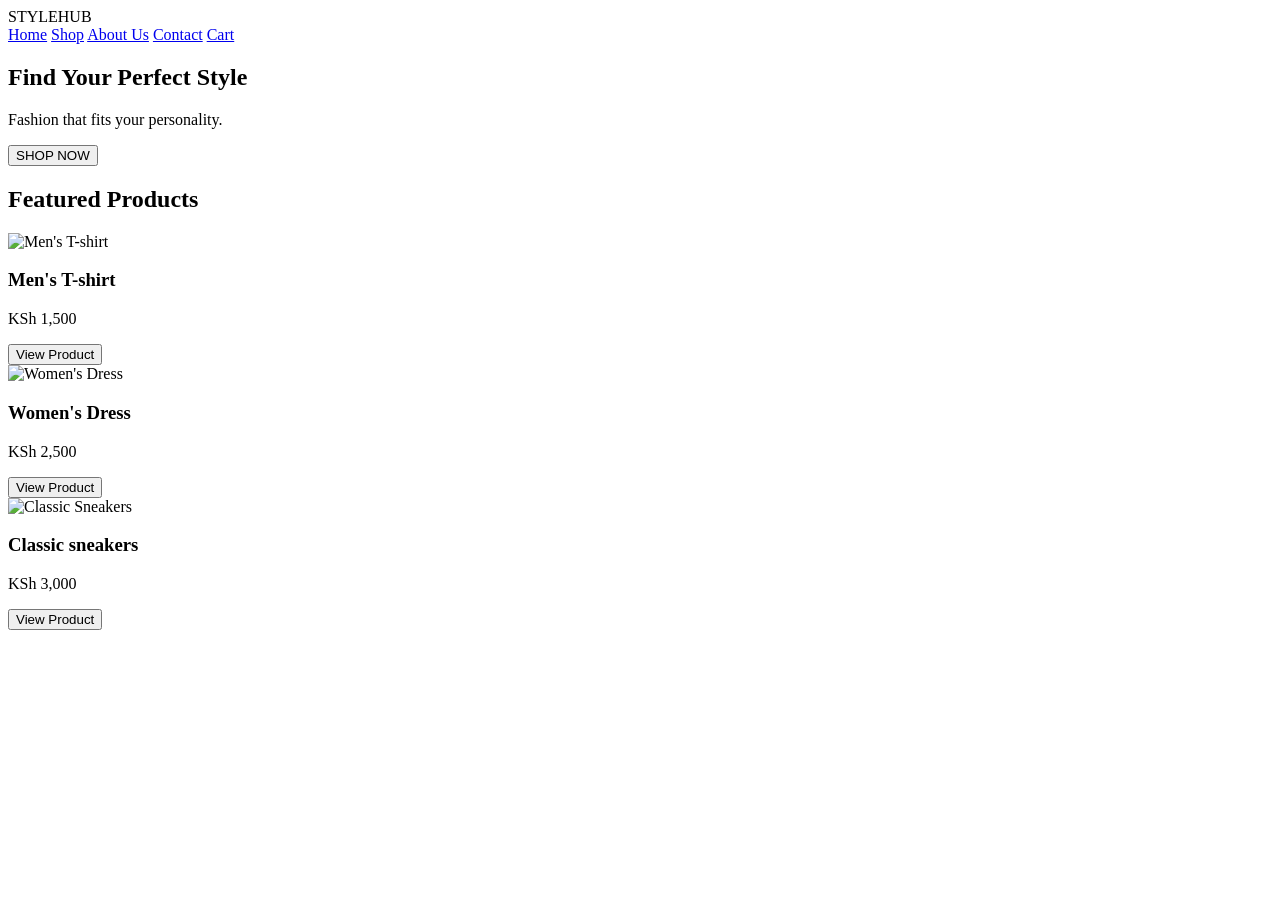
==== index.html @ 23d05f41 "Add files via upload Add SRTLEHUB website" ====
<!DOCTYPE html>
<html>

<head>
    <title>Online Clothing Shop</title>
    <link rel="stylesheet" href="css/style.css">
</head>

<body>
 <header>
   
    <div class="logo">
        STYLEHUB
    </div>

    <nav>
     <a href="#">Home</a>
     <a href="#">Shop</a>
     <a href="#">About Us</a>
     <a href="#">Contact</a>
     <a href="#">Cart</a>
    </nav>
 </header>
 
 <section class="hero">
    <h1>Find Your Perfect Style</h1>
    <p>Fashion that fits your personality.</p>
    <button onclick="window.location.href='shop.html'">
    SHOP NOW
</button>
 </section>

 <section class="products">
    <h2>Featured Products</h2>
    <div class="product-container">
        <div class="product-card">
            <img src="images/tshirt.jpg" alt="Men's T-shirt">
            <h3>Men's T-shirt</h3>
            <p>KSh 1,500</p>
            <button>View Product</button>
        </div>

        <div class="product-card">
            <img src="images/dress.jpg" alt="Women's Dress">
            <h3>Women's Dress</h3>
            <p>KSh 2,500</p>
            <button>View Product</button>
        </div>

        <div class="product-card">
            <img src="images/sneakers.jpg" alt="Classic Sneakers">
            <h3>Classic sneakers</h3>
            <p>KSh 3,000</p>
            <button>View Product</button>
        </div>
    </div>
 </section>
</body>
</html>
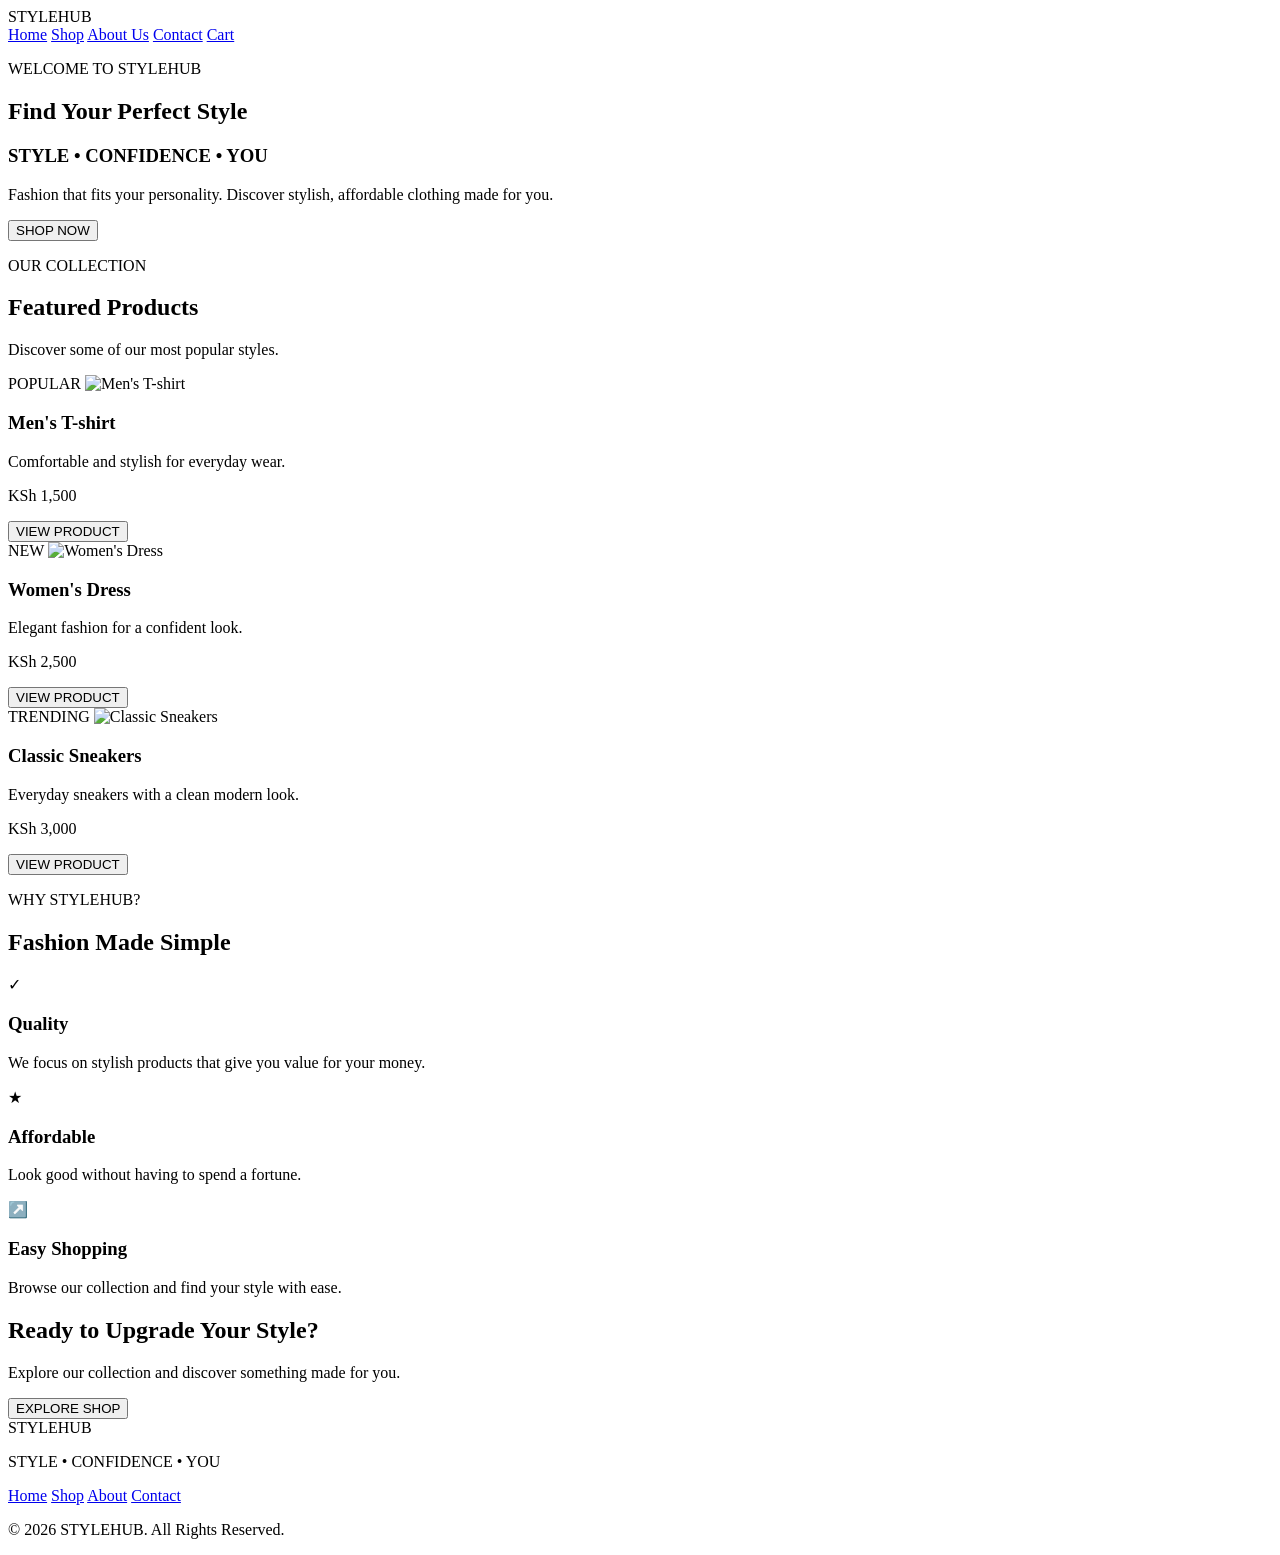
==== commit 10f5a083: "Add files via upload" ====
--- a/index.html
+++ b/index.html
@@ -1,59 +1,226 @@
 <!DOCTYPE html>
-<html>
+<html lang="en">
 
 <head>
-    <title>Online Clothing Shop</title>
+    <meta charset="UTF-8">
+    <meta name="viewport" content="width=device-width, initial-scale=1.0">
+    <title>STYLEHUB - Fashion That Fits You</title>
     <link rel="stylesheet" href="css/style.css">
 </head>
 
 <body>
- <header>
-   
-    <div class="logo">
-        STYLEHUB
-    </div>
-
-    <nav>
-     <a href="#">Home</a>
-     <a href="#">Shop</a>
-     <a href="#">About Us</a>
-     <a href="#">Contact</a>
-     <a href="#">Cart</a>
-    </nav>
- </header>
- 
- <section class="hero">
-    <h1>Find Your Perfect Style</h1>
-    <p>Fashion that fits your personality.</p>
-    <button onclick="window.location.href='shop.html'">
-    SHOP NOW
-</button>
- </section>
-
- <section class="products">
-    <h2>Featured Products</h2>
-    <div class="product-container">
-        <div class="product-card">
-            <img src="images/tshirt.jpg" alt="Men's T-shirt">
-            <h3>Men's T-shirt</h3>
-            <p>KSh 1,500</p>
-            <button>View Product</button>
-        </div>
-
-        <div class="product-card">
-            <img src="images/dress.jpg" alt="Women's Dress">
-            <h3>Women's Dress</h3>
-            <p>KSh 2,500</p>
-            <button>View Product</button>
-        </div>
-
-        <div class="product-card">
-            <img src="images/sneakers.jpg" alt="Classic Sneakers">
-            <h3>Classic sneakers</h3>
-            <p>KSh 3,000</p>
-            <button>View Product</button>
-        </div>
-    </div>
- </section>
+
+    <!-- HEADER -->
+    <header>
+        <div class="logo">
+            STYLEHUB
+        </div>
+
+        <nav>
+            <a href="index.html">Home</a>
+            <a href="shop.html">Shop</a>
+            <a href="about.html">About Us</a>
+            <a href="contact.html">Contact</a>
+            <a href="cart.html">Cart</a>
+        </nav>
+    </header>
+
+
+    <!-- HERO SECTION -->
+    <section class="hero">
+
+        <div class="hero-content">
+            <p class="hero-small">WELCOME TO STYLEHUB</p>
+
+            <h1>Find Your Perfect Style</h1>
+
+            <h3>STYLE • CONFIDENCE • YOU</h3>
+
+            <p class="hero-description">
+                Fashion that fits your personality.
+                Discover stylish, affordable clothing made for you.
+            </p>
+
+            <button onclick="window.location.href='shop.html'">
+                SHOP NOW
+            </button>
+        </div>
+
+    </section>
+
+
+    <!-- FEATURED PRODUCTS -->
+    <section class="products">
+
+        <p class="section-small">OUR COLLECTION</p>
+
+        <h2>Featured Products</h2>
+
+        <p class="section-description">
+            Discover some of our most popular styles.
+        </p>
+
+        <div class="product-container">
+
+            <!-- T-SHIRT -->
+            <div class="product-card">
+
+                <div class="product-image">
+                    <span class="badge">POPULAR</span>
+
+                    <img src="images/tshirt.jpg" alt="Men's T-shirt">
+                </div>
+
+                <h3>Men's T-shirt</h3>
+
+                <p class="product-description">
+                    Comfortable and stylish for everyday wear.
+                </p>
+
+                <p class="price">
+                    KSh 1,500
+                </p>
+
+                <button onclick="window.location.href='tshirt.html'">
+                    VIEW PRODUCT
+                </button>
+
+            </div>
+
+
+            <!-- DRESS -->
+            <div class="product-card">
+
+                <div class="product-image">
+                    <span class="badge">NEW</span>
+
+                    <img src="images/dress.jpg" alt="Women's Dress">
+                </div>
+
+                <h3>Women's Dress</h3>
+
+                <p class="product-description">
+                    Elegant fashion for a confident look.
+                </p>
+
+                <p class="price">
+                    KSh 2,500
+                </p>
+
+                <button onclick="window.location.href='dress.html'">
+                    VIEW PRODUCT
+                </button>
+
+            </div>
+
+
+            <!-- SNEAKERS -->
+            <div class="product-card">
+
+                <div class="product-image">
+                    <span class="badge">TRENDING</span>
+
+                    <img src="images/sneakers.jpg" alt="Classic Sneakers">
+                </div>
+
+                <h3>Classic Sneakers</h3>
+
+                <p class="product-description">
+                    Everyday sneakers with a clean modern look.
+                </p>
+
+                <p class="price">
+                    KSh 3,000
+                </p>
+
+                <button onclick="window.location.href='sneakers.html'">
+                    VIEW PRODUCT
+                </button>
+
+            </div>
+
+        </div>
+
+    </section>
+
+
+    <!-- WHY STYLEHUB -->
+    <section class="why-stylehub">
+
+        <p class="section-small">WHY STYLEHUB?</p>
+
+        <h2>Fashion Made Simple</h2>
+
+        <div class="features">
+
+            <div class="feature">
+                <div class="feature-icon">✓</div>
+                <h3>Quality</h3>
+                <p>
+                    We focus on stylish products that give you value for your money.
+                </p>
+            </div>
+
+            <div class="feature">
+                <div class="feature-icon">★</div>
+                <h3>Affordable</h3>
+                <p>
+                    Look good without having to spend a fortune.
+                </p>
+            </div>
+
+            <div class="feature">
+                <div class="feature-icon">↗️</div>
+                <h3>Easy Shopping</h3>
+                <p>
+                    Browse our collection and find your style with ease.
+                </p>
+            </div>
+
+        </div>
+
+    </section>
+
+
+    <!-- CALL TO ACTION -->
+    <section class="home-cta">
+
+        <h2>Ready to Upgrade Your Style?</h2>
+
+        <p>
+            Explore our collection and discover something made for you.
+        </p>
+
+        <button onclick="window.location.href='shop.html'">
+            EXPLORE SHOP
+        </button>
+
+    </section>
+
+
+    <!-- FOOTER -->
+    <footer>
+
+        <div class="footer-logo">
+            STYLEHUB
+        </div>
+
+        <p>
+            STYLE • CONFIDENCE • YOU
+        </p>
+
+        <div class="footer-links">
+            <a href="index.html">Home</a>
+            <a href="shop.html">Shop</a>
+            <a href="about.html">About</a>
+            <a href="contact.html">Contact</a>
+        </div>
+
+        <p class="copyright">
+            © 2026 STYLEHUB. All Rights Reserved.
+        </p>
+
+    </footer>
+
 </body>
 </html>
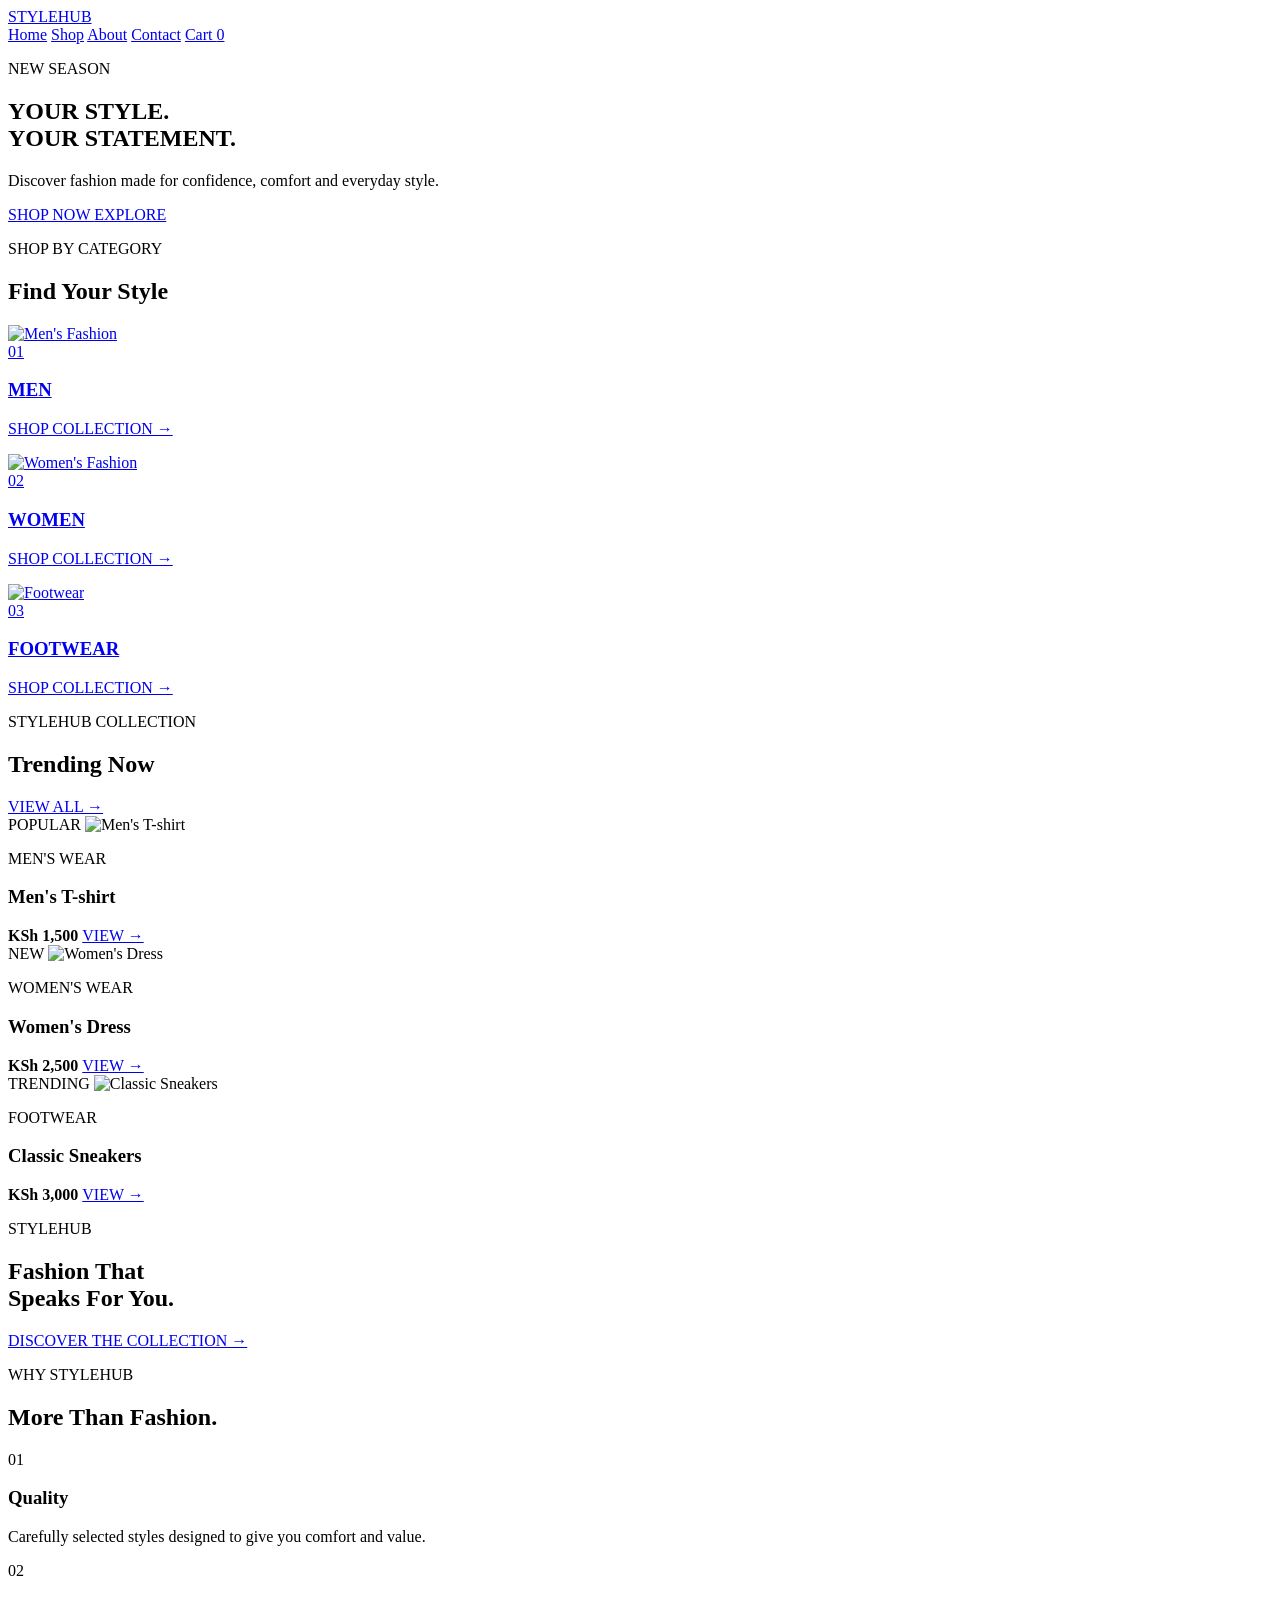
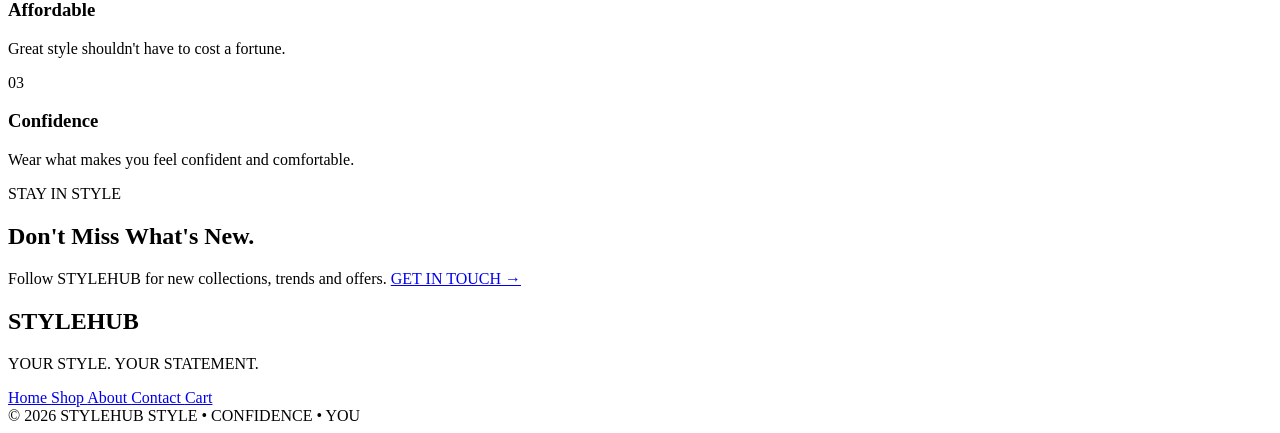
==== commit 47c5e85d: "Add files via upload" ====
--- a/index.html
+++ b/index.html
@@ -4,223 +4,519 @@
 <head>
     <meta charset="UTF-8">
     <meta name="viewport" content="width=device-width, initial-scale=1.0">
-    <title>STYLEHUB - Fashion That Fits You</title>
+
+    <title>STYLEHUB - Your Style. Your Statement.</title>
+
     <link rel="stylesheet" href="css/style.css">
 </head>
 
 <body>
 
     <!-- HEADER -->
-    <header>
-        <div class="logo">
+
+    <header class="main-header">
+
+        <a href="index.html" class="brand">
             STYLEHUB
-        </div>
-
-        <nav>
-            <a href="index.html">Home</a>
+        </a>
+
+        <nav class="main-nav">
+
+            <a href="index.html" class="active">Home</a>
+
             <a href="shop.html">Shop</a>
-            <a href="about.html">About Us</a>
+
+            <a href="about.html">About</a>
+
             <a href="contact.html">Contact</a>
-            <a href="cart.html">Cart</a>
+
+            <a href="cart.html" class="cart-link">
+                Cart
+                <span class="cart-count">0</span>
+            </a>
+
         </nav>
+
     </header>
 
 
-    <!-- HERO SECTION -->
-    <section class="hero">
+    <!-- HERO -->
+
+    <section class="fashion-hero">
+
+        <div class="hero-overlay"></div>
 
         <div class="hero-content">
-            <p class="hero-small">WELCOME TO STYLEHUB</p>
-
-            <h1>Find Your Perfect Style</h1>
-
-            <h3>STYLE • CONFIDENCE • YOU</h3>
-
-            <p class="hero-description">
-                Fashion that fits your personality.
-                Discover stylish, affordable clothing made for you.
+
+            <p class="hero-label">
+                NEW SEASON
             </p>
 
-            <button onclick="window.location.href='shop.html'">
-                SHOP NOW
-            </button>
+            <h1>
+                YOUR STYLE.<br>
+                YOUR STATEMENT.
+            </h1>
+
+            <p>
+                Discover fashion made for confidence,
+                comfort and everyday style.
+            </p>
+
+            <div class="hero-buttons">
+
+                <a href="shop.html" class="primary-button">
+                    SHOP NOW
+                </a>
+
+                <a href="#categories" class="secondary-button">
+                    EXPLORE
+                </a>
+
+            </div>
+
         </div>
 
     </section>
 
 
-    <!-- FEATURED PRODUCTS -->
-    <section class="products">
-
-        <p class="section-small">OUR COLLECTION</p>
-
-        <h2>Featured Products</h2>
-
-        <p class="section-description">
-            Discover some of our most popular styles.
+    <!-- CATEGORIES -->
+
+    <section class="categories" id="categories">
+
+        <div class="section-heading">
+
+            <p>SHOP BY CATEGORY</p>
+
+            <h2>
+                Find Your Style
+            </h2>
+
+        </div>
+
+
+        <div class="category-grid">
+
+
+            <a href="shop.html" class="category-card">
+
+                <img
+                    src="images/tshirt.jpg"
+                    alt="Men's Fashion">
+
+                <div class="category-overlay">
+
+                    <span>01</span>
+
+                    <h3>
+                        MEN
+                    </h3>
+
+                    <p>
+                        SHOP COLLECTION →
+                    </p>
+
+                </div>
+
+            </a>
+
+
+            <a href="shop.html" class="category-card">
+
+                <img
+                    src="images/dress.jpg"
+                    alt="Women's Fashion">
+
+                <div class="category-overlay">
+
+                    <span>02</span>
+
+                    <h3>
+                        WOMEN
+                    </h3>
+
+                    <p>
+                        SHOP COLLECTION →
+                    </p>
+
+                </div>
+
+            </a>
+
+
+            <a href="shop.html" class="category-card">
+
+                <img
+                    src="images/sneakers.jpg"
+                    alt="Footwear">
+
+                <div class="category-overlay">
+
+                    <span>03</span>
+
+                    <h3>
+                        FOOTWEAR
+                    </h3>
+
+                    <p>
+                        SHOP COLLECTION →
+                    </p>
+
+                </div>
+
+            </a>
+
+        </div>
+
+    </section>
+
+
+    <!-- TRENDING PRODUCTS -->
+
+    <section class="trending">
+
+        <div class="section-heading trending-heading">
+
+            <div>
+
+                <p>
+                    STYLEHUB COLLECTION
+                </p>
+
+                <h2>
+                    Trending Now
+                </h2>
+
+            </div>
+
+            <a href="shop.html">
+                VIEW ALL →
+            </a>
+
+        </div>
+
+
+        <div class="fashion-products">
+
+
+            <!-- T-SHIRT -->
+
+            <div class="fashion-product">
+
+                <div class="product-photo">
+
+                    <span class="product-tag">
+                        POPULAR
+                    </span>
+
+                    <img
+                        src="images/tshirt.jpg"
+                        alt="Men's T-shirt">
+
+                </div>
+
+                <div class="fashion-product-info">
+
+                    <p>
+                        MEN'S WEAR
+                    </p>
+
+                    <h3>
+                        Men's T-shirt
+                    </h3>
+
+                    <div class="product-price-row">
+
+                        <strong>
+                            KSh 1,500
+                        </strong>
+
+                        <a href="tshirt.html">
+                            VIEW →
+                        </a>
+
+                    </div>
+
+                </div>
+
+            </div>
+
+
+            <!-- DRESS -->
+
+            <div class="fashion-product">
+
+                <div class="product-photo">
+
+                    <span class="product-tag">
+                        NEW
+                    </span>
+
+                    <img
+                        src="images/dress.jpg"
+                        alt="Women's Dress">
+
+                </div>
+
+                <div class="fashion-product-info">
+
+                    <p>
+                        WOMEN'S WEAR
+                    </p>
+
+                    <h3>
+                        Women's Dress
+                    </h3>
+
+                    <div class="product-price-row">
+
+                        <strong>
+                            KSh 2,500
+                        </strong>
+
+                        <a href="dress.html">
+                            VIEW →
+                        </a>
+
+                    </div>
+
+                </div>
+
+            </div>
+
+
+            <!-- SNEAKERS -->
+
+            <div class="fashion-product">
+
+                <div class="product-photo">
+
+                    <span class="product-tag">
+                        TRENDING
+                    </span>
+
+                    <img
+                        src="images/sneakers.jpg"
+                        alt="Classic Sneakers">
+
+                </div>
+
+                <div class="fashion-product-info">
+
+                    <p>
+                        FOOTWEAR
+                    </p>
+
+                    <h3>
+                        Classic Sneakers
+                    </h3>
+
+                    <div class="product-price-row">
+
+                        <strong>
+                            KSh 3,000
+                        </strong>
+
+                        <a href="sneakers.html">
+                            VIEW →
+                        </a>
+
+                    </div>
+
+                </div>
+
+            </div>
+
+
+        </div>
+
+    </section>
+
+
+    <!-- BRAND BANNER -->
+
+    <section class="brand-banner">
+
+        <div>
+
+            <p>
+                STYLEHUB
+            </p>
+
+            <h2>
+                Fashion That<br>
+                Speaks For You.
+            </h2>
+
+            <a href="shop.html">
+                DISCOVER THE COLLECTION →
+            </a>
+
+        </div>
+
+    </section>
+
+
+    <!-- WHY STYLEHUB -->
+
+    <section class="why-us">
+
+        <div class="section-heading">
+
+            <p>
+                WHY STYLEHUB
+            </p>
+
+            <h2>
+                More Than Fashion.
+            </h2>
+
+        </div>
+
+
+        <div class="benefits">
+
+            <div class="benefit">
+
+                <span>
+                    01
+                </span>
+
+                <h3>
+                    Quality
+                </h3>
+
+                <p>
+                    Carefully selected styles designed
+                    to give you comfort and value.
+                </p>
+
+            </div>
+
+
+            <div class="benefit">
+
+                <span>
+                    02
+                </span>
+
+                <h3>
+                    Affordable
+                </h3>
+
+                <p>
+                    Great style shouldn't have to
+                    cost a fortune.
+                </p>
+
+            </div>
+
+
+            <div class="benefit">
+
+                <span>
+                    03
+                </span>
+
+                <h3>
+                    Confidence
+                </h3>
+
+                <p>
+                    Wear what makes you feel
+                    confident and comfortable.
+                </p>
+
+            </div>
+
+        </div>
+
+    </section>
+
+
+    <!-- NEWSLETTER -->
+
+    <section class="newsletter">
+
+        <p>
+            STAY IN STYLE
         </p>
 
-        <div class="product-container">
-
-            <!-- T-SHIRT -->
-            <div class="product-card">
-
-                <div class="product-image">
-                    <span class="badge">POPULAR</span>
-
-                    <img src="images/tshirt.jpg" alt="Men's T-shirt">
-                </div>
-
-                <h3>Men's T-shirt</h3>
-
-                <p class="product-description">
-                    Comfortable and stylish for everyday wear.
+        <h2>
+            Don't Miss What's New.
+        </h2>
+
+        <span>
+            Follow STYLEHUB for new collections,
+            trends and offers.
+        </span>
+
+        <a href="contact.html">
+            GET IN TOUCH →
+        </a>
+
+    </section>
+
+
+    <!-- FOOTER -->
+
+    <footer class="main-footer">
+
+        <div class="footer-top">
+
+            <div>
+
+                <h2>
+                    STYLEHUB
+                </h2>
+
+                <p>
+                    YOUR STYLE. YOUR STATEMENT.
                 </p>
 
-                <p class="price">
-                    KSh 1,500
-                </p>
-
-                <button onclick="window.location.href='tshirt.html'">
-                    VIEW PRODUCT
-                </button>
-
-            </div>
-
-
-            <!-- DRESS -->
-            <div class="product-card">
-
-                <div class="product-image">
-                    <span class="badge">NEW</span>
-
-                    <img src="images/dress.jpg" alt="Women's Dress">
-                </div>
-
-                <h3>Women's Dress</h3>
-
-                <p class="product-description">
-                    Elegant fashion for a confident look.
-                </p>
-
-                <p class="price">
-                    KSh 2,500
-                </p>
-
-                <button onclick="window.location.href='dress.html'">
-                    VIEW PRODUCT
-                </button>
-
-            </div>
-
-
-            <!-- SNEAKERS -->
-            <div class="product-card">
-
-                <div class="product-image">
-                    <span class="badge">TRENDING</span>
-
-                    <img src="images/sneakers.jpg" alt="Classic Sneakers">
-                </div>
-
-                <h3>Classic Sneakers</h3>
-
-                <p class="product-description">
-                    Everyday sneakers with a clean modern look.
-                </p>
-
-                <p class="price">
-                    KSh 3,000
-                </p>
-
-                <button onclick="window.location.href='sneakers.html'">
-                    VIEW PRODUCT
-                </button>
-
-            </div>
-
-        </div>
-
-    </section>
-
-
-    <!-- WHY STYLEHUB -->
-    <section class="why-stylehub">
-
-        <p class="section-small">WHY STYLEHUB?</p>
-
-        <h2>Fashion Made Simple</h2>
-
-        <div class="features">
-
-            <div class="feature">
-                <div class="feature-icon">✓</div>
-                <h3>Quality</h3>
-                <p>
-                    We focus on stylish products that give you value for your money.
-                </p>
-            </div>
-
-            <div class="feature">
-                <div class="feature-icon">★</div>
-                <h3>Affordable</h3>
-                <p>
-                    Look good without having to spend a fortune.
-                </p>
-            </div>
-
-            <div class="feature">
-                <div class="feature-icon">↗️</div>
-                <h3>Easy Shopping</h3>
-                <p>
-                    Browse our collection and find your style with ease.
-                </p>
-            </div>
-
-        </div>
-
-    </section>
-
-
-    <!-- CALL TO ACTION -->
-    <section class="home-cta">
-
-        <h2>Ready to Upgrade Your Style?</h2>
-
-        <p>
-            Explore our collection and discover something made for you.
-        </p>
-
-        <button onclick="window.location.href='shop.html'">
-            EXPLORE SHOP
-        </button>
-
-    </section>
-
-
-    <!-- FOOTER -->
-    <footer>
-
-        <div class="footer-logo">
-            STYLEHUB
-        </div>
-
-        <p>
-            STYLE • CONFIDENCE • YOU
-        </p>
-
-        <div class="footer-links">
-            <a href="index.html">Home</a>
-            <a href="shop.html">Shop</a>
-            <a href="about.html">About</a>
-            <a href="contact.html">Contact</a>
-        </div>
-
-        <p class="copyright">
-            © 2026 STYLEHUB. All Rights Reserved.
-        </p>
+            </div>
+
+
+            <div class="footer-navigation">
+
+                <a href="index.html">
+                    Home
+                </a>
+
+                <a href="shop.html">
+                    Shop
+                </a>
+
+                <a href="about.html">
+                    About
+                </a>
+
+                <a href="contact.html">
+                    Contact
+                </a>
+
+                <a href="cart.html">
+                    Cart
+                </a>
+
+            </div>
+
+        </div>
+
+
+        <div class="footer-bottom">
+
+            <span>
+                © 2026 STYLEHUB
+            </span>
+
+            <span>
+                STYLE • CONFIDENCE • YOU
+            </span>
+
+        </div>
 
     </footer>
 
 </body>
+
 </html>
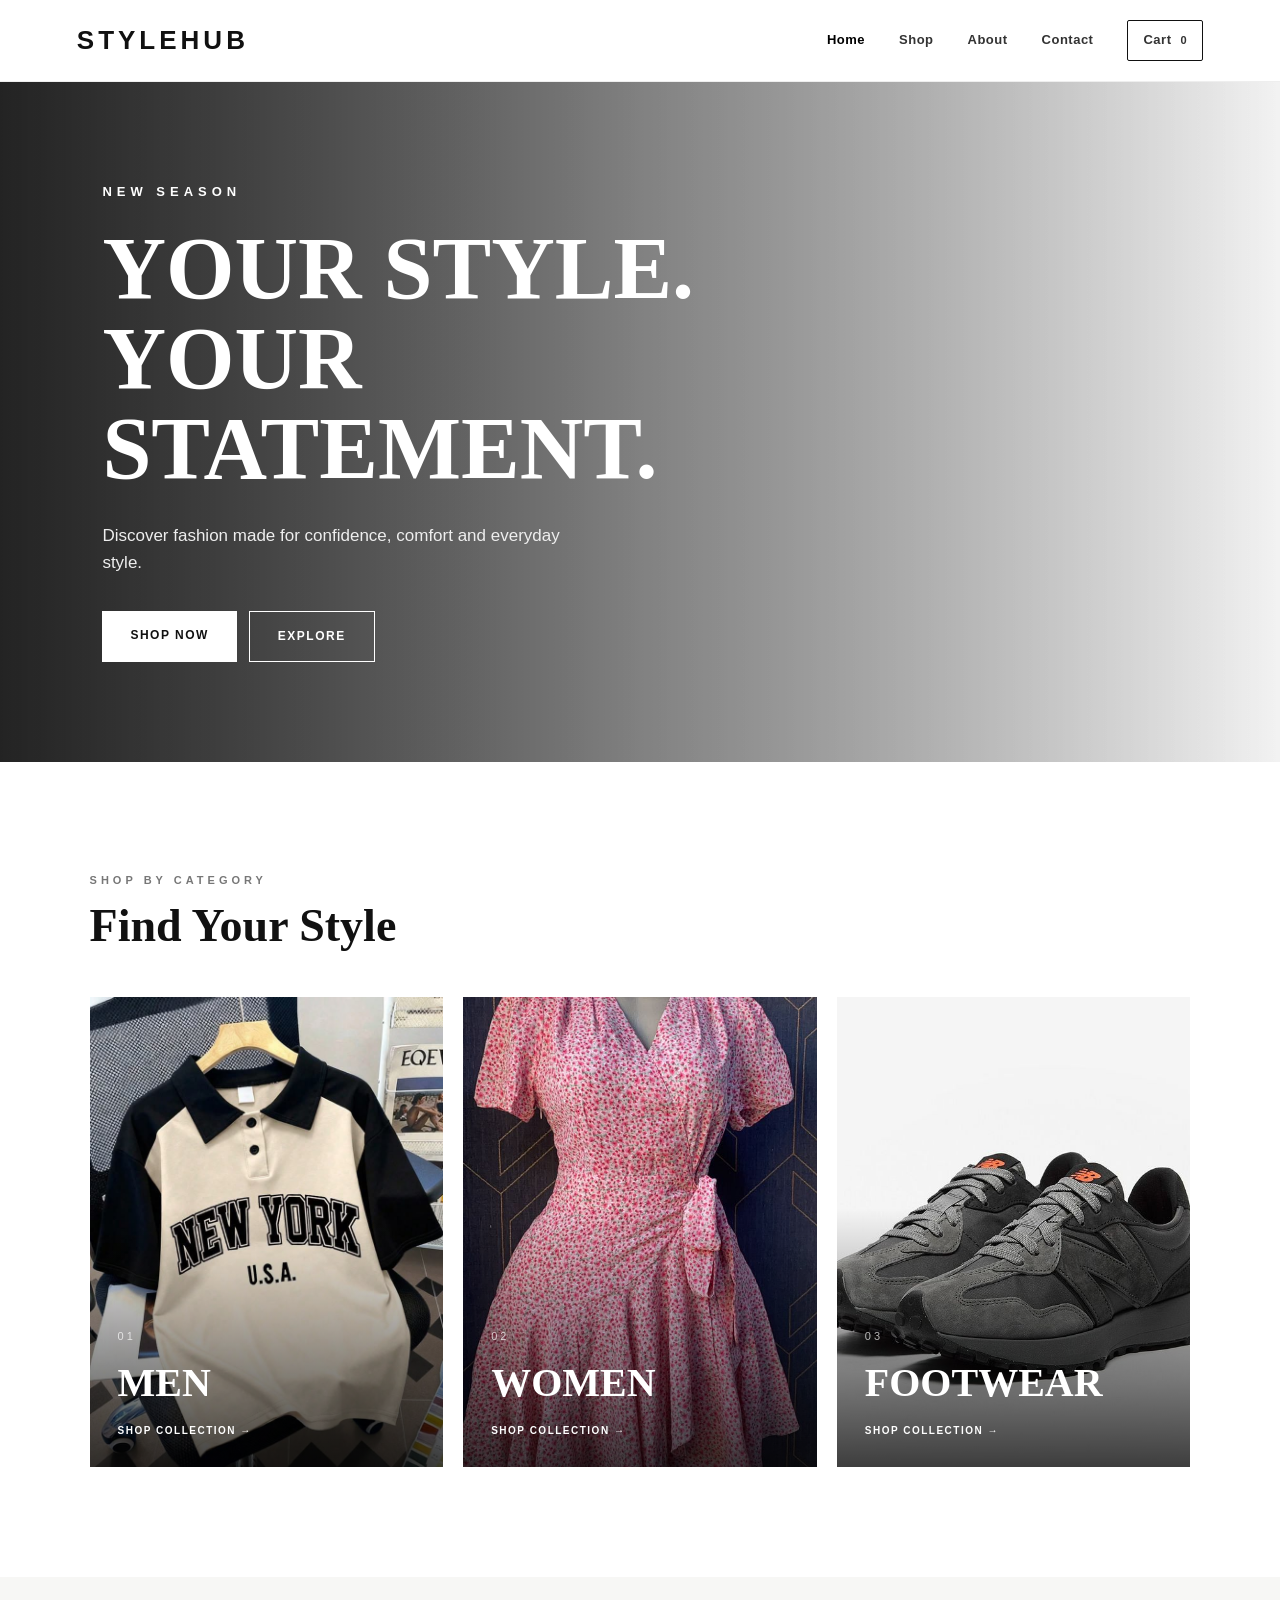
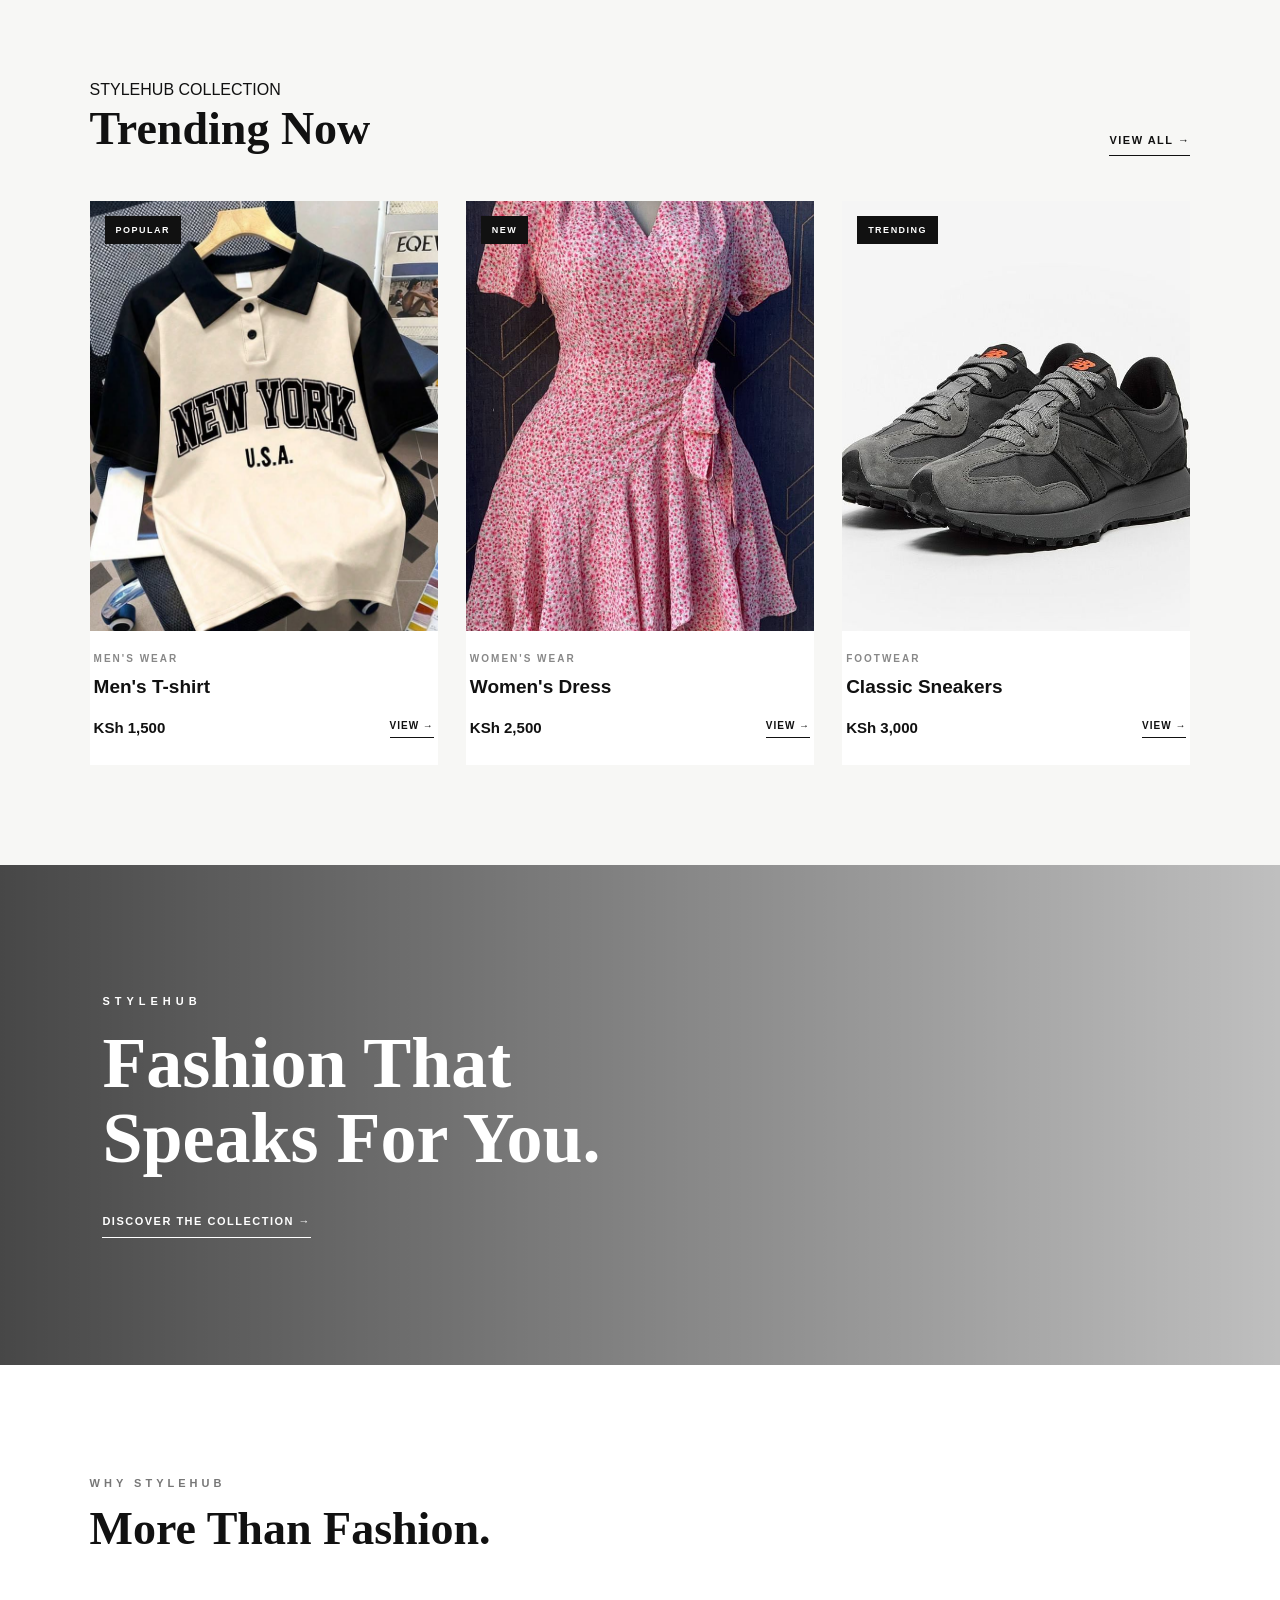
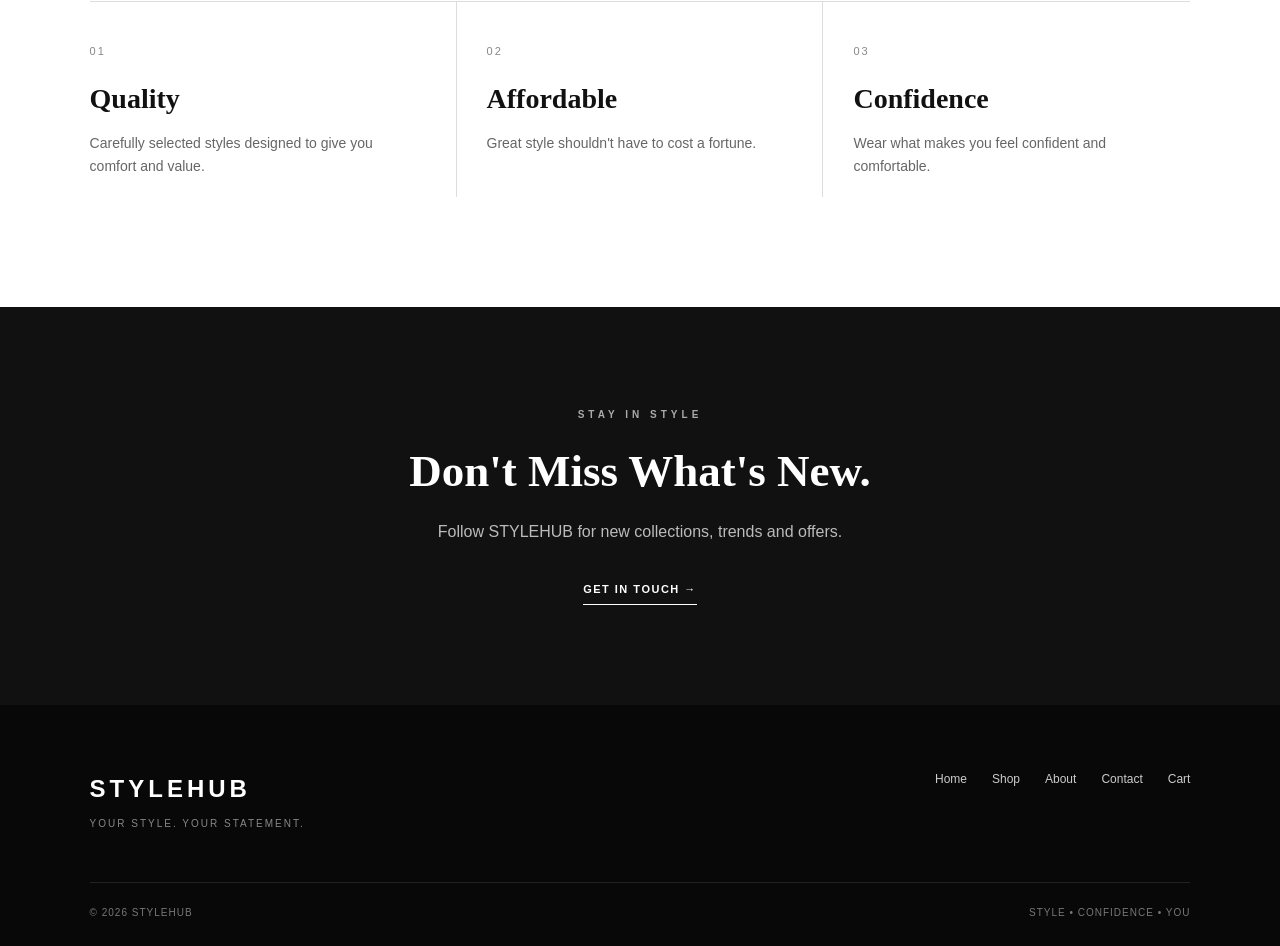
==== commit 599750d2: "Update index.html" ====
--- a/index.html
+++ b/index.html
@@ -7,516 +7,462 @@
 
     <title>STYLEHUB - Your Style. Your Statement.</title>
 
-    <link rel="stylesheet" href="css/style.css">
+    <link rel="stylesheet" href="style.css">
 </head>
 
 <body>
 
-    <!-- HEADER -->
-
-    <header class="main-header">
-
-        <a href="index.html" class="brand">
+<header class="main-header">
+
+    <a href="index.html" class="brand">
+        STYLEHUB
+    </a>
+
+    <nav class="main-nav">
+
+        <a href="index.html" class="active">Home</a>
+
+        <a href="shop.html">Shop</a>
+
+        <a href="about.html">About</a>
+
+        <a href="contact.html">Contact</a>
+
+        <a href="cart.html" class="cart-link">
+            Cart
+            <span class="cart-count">0</span>
+        </a>
+
+    </nav>
+
+</header>
+
+
+<section class="fashion-hero">
+
+    <div class="hero-overlay"></div>
+
+    <div class="hero-content">
+
+        <p class="hero-label">
+            NEW SEASON
+        </p>
+
+        <h1>
+            YOUR STYLE.<br>
+            YOUR STATEMENT.
+        </h1>
+
+        <p>
+            Discover fashion made for confidence,
+            comfort and everyday style.
+        </p>
+
+        <div class="hero-buttons">
+
+            <a href="shop.html" class="primary-button">
+                SHOP NOW
+            </a>
+
+            <a href="#categories" class="secondary-button">
+                EXPLORE
+            </a>
+
+        </div>
+
+    </div>
+
+</section>
+
+
+<section class="categories" id="categories">
+
+    <div class="section-heading">
+
+        <p>
+            SHOP BY CATEGORY
+        </p>
+
+        <h2>
+            Find Your Style
+        </h2>
+
+    </div>
+
+
+    <div class="category-grid">
+
+        <a href="shop.html" class="category-card">
+
+            <img src="tshirt.jpg" alt="Men's Fashion">
+
+            <div class="category-overlay">
+
+                <span>01</span>
+
+                <h3>
+                    MEN
+                </h3>
+
+                <p>
+                    SHOP COLLECTION →
+                </p>
+
+            </div>
+
+        </a>
+
+
+        <a href="shop.html" class="category-card">
+
+            <img src="dress.jpg" alt="Women's Fashion">
+
+            <div class="category-overlay">
+
+                <span>02</span>
+
+                <h3>
+                    WOMEN
+                </h3>
+
+                <p>
+                    SHOP COLLECTION →
+                </p>
+
+            </div>
+
+        </a>
+
+
+        <a href="shop.html" class="category-card">
+
+            <img src="sneakers.jpg" alt="Footwear">
+
+            <div class="category-overlay">
+
+                <span>03</span>
+
+                <h3>
+                    FOOTWEAR
+                </h3>
+
+                <p>
+                    SHOP COLLECTION →
+                </p>
+
+            </div>
+
+        </a>
+
+    </div>
+
+</section>
+
+
+<section class="trending">
+
+    <div class="section-heading trending-heading">
+
+        <div>
+
+            <p>
+                STYLEHUB COLLECTION
+            </p>
+
+            <h2>
+                Trending Now
+            </h2>
+
+        </div>
+
+        <a href="shop.html">
+            VIEW ALL →
+        </a>
+
+    </div>
+
+
+    <div class="fashion-products">
+
+
+        <div class="fashion-product">
+
+            <div class="product-photo">
+
+                <span class="product-tag">
+                    POPULAR
+                </span>
+
+                <img src="tshirt.jpg" alt="Men's T-shirt">
+
+            </div>
+
+            <div class="fashion-product-info">
+
+                <p>
+                    MEN'S WEAR
+                </p>
+
+                <h3>
+                    Men's T-shirt
+                </h3>
+
+                <div class="product-price-row">
+
+                    <strong>
+                        KSh 1,500
+                    </strong>
+
+                    <a href="tshirt.html">
+                        VIEW →
+                    </a>
+
+                </div>
+
+            </div>
+
+        </div>
+
+
+        <div class="fashion-product">
+
+            <div class="product-photo">
+
+                <span class="product-tag">
+                    NEW
+                </span>
+
+                <img src="dress.jpg" alt="Women's Dress">
+
+            </div>
+
+            <div class="fashion-product-info">
+
+                <p>
+                    WOMEN'S WEAR
+                </p>
+
+                <h3>
+                    Women's Dress
+                </h3>
+
+                <div class="product-price-row">
+
+                    <strong>
+                        KSh 2,500
+                    </strong>
+
+                    <a href="dress.html">
+                        VIEW →
+                    </a>
+
+                </div>
+
+            </div>
+
+        </div>
+
+
+        <div class="fashion-product">
+
+            <div class="product-photo">
+
+                <span class="product-tag">
+                    TRENDING
+                </span>
+
+                <img src="sneakers.jpg" alt="Classic Sneakers">
+
+            </div>
+
+            <div class="fashion-product-info">
+
+                <p>
+                    FOOTWEAR
+                </p>
+
+                <h3>
+                    Classic Sneakers
+                </h3>
+
+                <div class="product-price-row">
+
+                    <strong>
+                        KSh 3,000
+                    </strong>
+
+                    <a href="sneakers.html">
+                        VIEW →
+                    </a>
+
+                </div>
+
+            </div>
+
+        </div>
+
+    </div>
+
+</section>
+
+
+<section class="brand-banner">
+
+    <div>
+
+        <p>
             STYLEHUB
-        </a>
-
-        <nav class="main-nav">
-
-            <a href="index.html" class="active">Home</a>
-
+        </p>
+
+        <h2>
+            Fashion That<br>
+            Speaks For You.
+        </h2>
+
+        <a href="shop.html">
+            DISCOVER THE COLLECTION →
+        </a>
+
+    </div>
+
+</section>
+
+
+<section class="why-us">
+
+    <div class="section-heading">
+
+        <p>
+            WHY STYLEHUB
+        </p>
+
+        <h2>
+            More Than Fashion.
+        </h2>
+
+    </div>
+
+
+    <div class="benefits">
+
+        <div class="benefit">
+
+            <span>01</span>
+
+            <h3>
+                Quality
+            </h3>
+
+            <p>
+                Carefully selected styles designed
+                to give you comfort and value.
+            </p>
+
+        </div>
+
+
+        <div class="benefit">
+
+            <span>02</span>
+
+            <h3>
+                Affordable
+            </h3>
+
+            <p>
+                Great style shouldn't have to
+                cost a fortune.
+            </p>
+
+        </div>
+
+
+        <div class="benefit">
+
+            <span>03</span>
+
+            <h3>
+                Confidence
+            </h3>
+
+            <p>
+                Wear what makes you feel
+                confident and comfortable.
+            </p>
+
+        </div>
+
+    </div>
+
+</section>
+
+
+<section class="newsletter">
+
+    <p>
+        STAY IN STYLE
+    </p>
+
+    <h2>
+        Don't Miss What's New.
+    </h2>
+
+    <span>
+        Follow STYLEHUB for new collections,
+        trends and offers.
+    </span>
+
+    <a href="contact.html">
+        GET IN TOUCH →
+    </a>
+
+</section>
+
+
+<footer class="main-footer">
+
+    <div class="footer-top">
+
+        <div>
+
+            <h2>
+                STYLEHUB
+            </h2>
+
+            <p>
+                YOUR STYLE. YOUR STATEMENT.
+            </p>
+
+        </div>
+
+
+        <div class="footer-navigation">
+
+            <a href="index.html">Home</a>
             <a href="shop.html">Shop</a>
-
             <a href="about.html">About</a>
-
             <a href="contact.html">Contact</a>
-
-            <a href="cart.html" class="cart-link">
-                Cart
-                <span class="cart-count">0</span>
-            </a>
-
-        </nav>
-
-    </header>
-
-
-    <!-- HERO -->
-
-    <section class="fashion-hero">
-
-        <div class="hero-overlay"></div>
-
-        <div class="hero-content">
-
-            <p class="hero-label">
-                NEW SEASON
-            </p>
-
-            <h1>
-                YOUR STYLE.<br>
-                YOUR STATEMENT.
-            </h1>
-
-            <p>
-                Discover fashion made for confidence,
-                comfort and everyday style.
-            </p>
-
-            <div class="hero-buttons">
-
-                <a href="shop.html" class="primary-button">
-                    SHOP NOW
-                </a>
-
-                <a href="#categories" class="secondary-button">
-                    EXPLORE
-                </a>
-
-            </div>
-
-        </div>
-
-    </section>
-
-
-    <!-- CATEGORIES -->
-
-    <section class="categories" id="categories">
-
-        <div class="section-heading">
-
-            <p>SHOP BY CATEGORY</p>
-
-            <h2>
-                Find Your Style
-            </h2>
-
-        </div>
-
-
-        <div class="category-grid">
-
-
-            <a href="shop.html" class="category-card">
-
-                <img
-                    src="images/tshirt.jpg"
-                    alt="Men's Fashion">
-
-                <div class="category-overlay">
-
-                    <span>01</span>
-
-                    <h3>
-                        MEN
-                    </h3>
-
-                    <p>
-                        SHOP COLLECTION →
-                    </p>
-
-                </div>
-
-            </a>
-
-
-            <a href="shop.html" class="category-card">
-
-                <img
-                    src="images/dress.jpg"
-                    alt="Women's Fashion">
-
-                <div class="category-overlay">
-
-                    <span>02</span>
-
-                    <h3>
-                        WOMEN
-                    </h3>
-
-                    <p>
-                        SHOP COLLECTION →
-                    </p>
-
-                </div>
-
-            </a>
-
-
-            <a href="shop.html" class="category-card">
-
-                <img
-                    src="images/sneakers.jpg"
-                    alt="Footwear">
-
-                <div class="category-overlay">
-
-                    <span>03</span>
-
-                    <h3>
-                        FOOTWEAR
-                    </h3>
-
-                    <p>
-                        SHOP COLLECTION →
-                    </p>
-
-                </div>
-
-            </a>
-
-        </div>
-
-    </section>
-
-
-    <!-- TRENDING PRODUCTS -->
-
-    <section class="trending">
-
-        <div class="section-heading trending-heading">
-
-            <div>
-
-                <p>
-                    STYLEHUB COLLECTION
-                </p>
-
-                <h2>
-                    Trending Now
-                </h2>
-
-            </div>
-
-            <a href="shop.html">
-                VIEW ALL →
-            </a>
-
-        </div>
-
-
-        <div class="fashion-products">
-
-
-            <!-- T-SHIRT -->
-
-            <div class="fashion-product">
-
-                <div class="product-photo">
-
-                    <span class="product-tag">
-                        POPULAR
-                    </span>
-
-                    <img
-                        src="images/tshirt.jpg"
-                        alt="Men's T-shirt">
-
-                </div>
-
-                <div class="fashion-product-info">
-
-                    <p>
-                        MEN'S WEAR
-                    </p>
-
-                    <h3>
-                        Men's T-shirt
-                    </h3>
-
-                    <div class="product-price-row">
-
-                        <strong>
-                            KSh 1,500
-                        </strong>
-
-                        <a href="tshirt.html">
-                            VIEW →
-                        </a>
-
-                    </div>
-
-                </div>
-
-            </div>
-
-
-            <!-- DRESS -->
-
-            <div class="fashion-product">
-
-                <div class="product-photo">
-
-                    <span class="product-tag">
-                        NEW
-                    </span>
-
-                    <img
-                        src="images/dress.jpg"
-                        alt="Women's Dress">
-
-                </div>
-
-                <div class="fashion-product-info">
-
-                    <p>
-                        WOMEN'S WEAR
-                    </p>
-
-                    <h3>
-                        Women's Dress
-                    </h3>
-
-                    <div class="product-price-row">
-
-                        <strong>
-                            KSh 2,500
-                        </strong>
-
-                        <a href="dress.html">
-                            VIEW →
-                        </a>
-
-                    </div>
-
-                </div>
-
-            </div>
-
-
-            <!-- SNEAKERS -->
-
-            <div class="fashion-product">
-
-                <div class="product-photo">
-
-                    <span class="product-tag">
-                        TRENDING
-                    </span>
-
-                    <img
-                        src="images/sneakers.jpg"
-                        alt="Classic Sneakers">
-
-                </div>
-
-                <div class="fashion-product-info">
-
-                    <p>
-                        FOOTWEAR
-                    </p>
-
-                    <h3>
-                        Classic Sneakers
-                    </h3>
-
-                    <div class="product-price-row">
-
-                        <strong>
-                            KSh 3,000
-                        </strong>
-
-                        <a href="sneakers.html">
-                            VIEW →
-                        </a>
-
-                    </div>
-
-                </div>
-
-            </div>
-
-
-        </div>
-
-    </section>
-
-
-    <!-- BRAND BANNER -->
-
-    <section class="brand-banner">
-
-        <div>
-
-            <p>
-                STYLEHUB
-            </p>
-
-            <h2>
-                Fashion That<br>
-                Speaks For You.
-            </h2>
-
-            <a href="shop.html">
-                DISCOVER THE COLLECTION →
-            </a>
-
-        </div>
-
-    </section>
-
-
-    <!-- WHY STYLEHUB -->
-
-    <section class="why-us">
-
-        <div class="section-heading">
-
-            <p>
-                WHY STYLEHUB
-            </p>
-
-            <h2>
-                More Than Fashion.
-            </h2>
-
-        </div>
-
-
-        <div class="benefits">
-
-            <div class="benefit">
-
-                <span>
-                    01
-                </span>
-
-                <h3>
-                    Quality
-                </h3>
-
-                <p>
-                    Carefully selected styles designed
-                    to give you comfort and value.
-                </p>
-
-            </div>
-
-
-            <div class="benefit">
-
-                <span>
-                    02
-                </span>
-
-                <h3>
-                    Affordable
-                </h3>
-
-                <p>
-                    Great style shouldn't have to
-                    cost a fortune.
-                </p>
-
-            </div>
-
-
-            <div class="benefit">
-
-                <span>
-                    03
-                </span>
-
-                <h3>
-                    Confidence
-                </h3>
-
-                <p>
-                    Wear what makes you feel
-                    confident and comfortable.
-                </p>
-
-            </div>
-
-        </div>
-
-    </section>
-
-
-    <!-- NEWSLETTER -->
-
-    <section class="newsletter">
-
-        <p>
-            STAY IN STYLE
-        </p>
-
-        <h2>
-            Don't Miss What's New.
-        </h2>
+            <a href="cart.html">Cart</a>
+
+        </div>
+
+    </div>
+
+
+    <div class="footer-bottom">
 
         <span>
-            Follow STYLEHUB for new collections,
-            trends and offers.
+            © 2026 STYLEHUB
         </span>
 
-        <a href="contact.html">
-            GET IN TOUCH →
-        </a>
-
-    </section>
-
-
-    <!-- FOOTER -->
-
-    <footer class="main-footer">
-
-        <div class="footer-top">
-
-            <div>
-
-                <h2>
-                    STYLEHUB
-                </h2>
-
-                <p>
-                    YOUR STYLE. YOUR STATEMENT.
-                </p>
-
-            </div>
-
-
-            <div class="footer-navigation">
-
-                <a href="index.html">
-                    Home
-                </a>
-
-                <a href="shop.html">
-                    Shop
-                </a>
-
-                <a href="about.html">
-                    About
-                </a>
-
-                <a href="contact.html">
-                    Contact
-                </a>
-
-                <a href="cart.html">
-                    Cart
-                </a>
-
-            </div>
-
-        </div>
-
-
-        <div class="footer-bottom">
-
-            <span>
-                © 2026 STYLEHUB
-            </span>
-
-            <span>
-                STYLE • CONFIDENCE • YOU
-            </span>
-
-        </div>
-
-    </footer>
+        <span>
+            STYLE • CONFIDENCE • YOU
+        </span>
+
+    </div>
+
+</footer>
 
 </body>
 
-</html>+</html>
--- a/style.css
+++ b/style.css
@@ -0,0 +1,1760 @@
+/* =====================================================
+   STYLEHUB 2.0
+   MODERN FASHION STORE
+===================================================== */
+
+@import url('https://fonts.googleapis.com/css2?family=DM+Sans:wght@400;500;600;700&family=Playfair+Display:wght@500;600;700&display=swap');
+
+
+/* =====================================================
+   RESET
+===================================================== */
+
+* {
+    box-sizing: border-box;
+    margin: 0;
+    padding: 0;
+}
+
+html {
+    scroll-behavior: smooth;
+}
+
+body {
+    font-family: "DM Sans", Arial, sans-serif;
+    background: #ffffff;
+    color: #111111;
+    line-height: 1.6;
+}
+
+img {
+    max-width: 100%;
+    display: block;
+}
+
+a {
+    text-decoration: none;
+    color: inherit;
+}
+
+button {
+    font-family: inherit;
+}
+
+
+/* =====================================================
+   HEADER
+===================================================== */
+
+.main-header {
+    height: 82px;
+
+    padding: 0 6%;
+
+    display: flex;
+    align-items: center;
+    justify-content: space-between;
+
+    background: #ffffff;
+
+    border-bottom: 1px solid #eeeeee;
+
+    position: sticky;
+    top: 0;
+
+    z-index: 1000;
+}
+
+.brand {
+    font-size: 26px;
+
+    font-weight: 700;
+
+    letter-spacing: 4px;
+}
+
+.main-nav {
+    display: flex;
+
+    align-items: center;
+
+    gap: 34px;
+}
+
+.main-nav a {
+    font-size: 13px;
+
+    font-weight: 600;
+
+    letter-spacing: 0.5px;
+
+    color: #333333;
+
+    transition: 0.25s;
+}
+
+.main-nav a:hover,
+.main-nav a.active {
+    color: #000000;
+}
+
+.cart-link {
+    border: 1px solid #111111;
+
+    padding: 9px 15px;
+
+    border-radius: 2px;
+}
+
+.cart-count {
+    margin-left: 5px;
+
+    font-size: 11px;
+}
+
+
+/* =====================================================
+   HERO
+===================================================== */
+
+.fashion-hero {
+    min-height: 680px;
+
+    position: relative;
+
+    display: flex;
+
+    align-items: center;
+
+    padding: 80px 8%;
+
+    background:
+        linear-gradient(
+            90deg,
+            rgba(0, 0, 0, 0.75),
+            rgba(0, 0, 0, 0.35),
+            rgba(0, 0, 0, 0.05)
+        ),
+        url("../images/dress.jpg") center / cover no-repeat;
+
+    color: #ffffff;
+}
+
+.hero-overlay {
+    position: absolute;
+
+    inset: 0;
+
+    background:
+        linear-gradient(
+            90deg,
+            rgba(0, 0, 0, 0.45),
+            transparent
+        );
+}
+
+.hero-content {
+    position: relative;
+
+    max-width: 650px;
+
+    z-index: 2;
+}
+
+.hero-label {
+    font-size: 13px;
+
+    font-weight: 700;
+
+    letter-spacing: 5px;
+
+    margin-bottom: 22px;
+}
+
+.hero-content h1 {
+    font-family: "Playfair Display", Georgia, serif;
+
+    font-size: clamp(48px, 7vw, 88px);
+
+    line-height: 1.02;
+
+    font-weight: 600;
+
+    margin-bottom: 28px;
+}
+
+.hero-content > p:not(.hero-label) {
+    max-width: 500px;
+
+    font-size: 17px;
+
+    color: #eeeeee;
+
+    margin-bottom: 35px;
+}
+
+.hero-buttons {
+    display: flex;
+
+    gap: 12px;
+}
+
+.primary-button,
+.secondary-button {
+    display: inline-block;
+
+    padding: 15px 28px;
+
+    font-size: 12px;
+
+    font-weight: 700;
+
+    letter-spacing: 1.5px;
+
+    transition: 0.3s;
+}
+
+.primary-button {
+    background: #ffffff;
+
+    color: #111111;
+}
+
+.primary-button:hover {
+    background: #dddddd;
+
+    transform: translateY(-2px);
+}
+
+.secondary-button {
+    border: 1px solid #ffffff;
+
+    color: #ffffff;
+}
+
+.secondary-button:hover {
+    background: #ffffff;
+
+    color: #111111;
+}
+
+
+/* =====================================================
+   SECTION HEADINGS
+===================================================== */
+
+.section-heading {
+    margin-bottom: 45px;
+}
+
+.section-heading > p {
+    font-size: 11px;
+
+    font-weight: 700;
+
+    letter-spacing: 4px;
+
+    color: #777777;
+
+    margin-bottom: 10px;
+}
+
+.section-heading h2 {
+    font-family: "Playfair Display", Georgia, serif;
+
+    font-size: 46px;
+
+    font-weight: 600;
+
+    line-height: 1.15;
+}
+
+
+/* =====================================================
+   CATEGORIES
+===================================================== */
+
+.categories {
+    padding: 110px 7%;
+}
+
+.category-grid {
+    display: grid;
+
+    grid-template-columns: repeat(3, 1fr);
+
+    gap: 20px;
+}
+
+.category-card {
+    height: 470px;
+
+    position: relative;
+
+    overflow: hidden;
+
+    background: #eeeeee;
+}
+
+.category-card img {
+    width: 100%;
+
+    height: 100%;
+
+    object-fit: cover;
+
+    transition: transform 0.6s ease;
+}
+
+.category-card:hover img {
+    transform: scale(1.06);
+}
+
+.category-card::after {
+    content: "";
+
+    position: absolute;
+
+    inset: 0;
+
+    background:
+        linear-gradient(
+            to top,
+            rgba(0, 0, 0, 0.75),
+            transparent 55%
+        );
+}
+
+.category-overlay {
+    position: absolute;
+
+    left: 28px;
+
+    right: 28px;
+
+    bottom: 28px;
+
+    color: #ffffff;
+
+    z-index: 2;
+}
+
+.category-overlay span {
+    font-size: 11px;
+
+    letter-spacing: 3px;
+
+    opacity: 0.7;
+}
+
+.category-overlay h3 {
+    font-family: "Playfair Display", Georgia, serif;
+
+    font-size: 40px;
+
+    margin: 4px 0 8px;
+}
+
+.category-overlay p {
+    font-size: 10px;
+
+    font-weight: 700;
+
+    letter-spacing: 1.5px;
+}
+
+
+/* =====================================================
+   TRENDING
+===================================================== */
+
+.trending {
+    padding: 100px 7%;
+
+    background: #f7f7f5;
+}
+
+.trending-heading {
+    display: flex;
+
+    align-items: flex-end;
+
+    justify-content: space-between;
+}
+
+.trending-heading > a {
+    font-size: 11px;
+
+    font-weight: 700;
+
+    letter-spacing: 1.5px;
+
+    border-bottom: 1px solid #111111;
+
+    padding-bottom: 5px;
+}
+
+.fashion-products {
+    display: grid;
+
+    grid-template-columns: repeat(3, 1fr);
+
+    gap: 28px;
+}
+
+.fashion-product {
+    background: #ffffff;
+}
+
+.product-photo {
+    height: 430px;
+
+    position: relative;
+
+    overflow: hidden;
+
+    background: #eeeeee;
+}
+
+.product-photo img {
+    width: 100%;
+
+    height: 100%;
+
+    object-fit: cover;
+
+    transition: 0.5s;
+}
+
+.fashion-product:hover .product-photo img {
+    transform: scale(1.04);
+}
+
+.product-tag {
+    position: absolute;
+
+    top: 15px;
+
+    left: 15px;
+
+    z-index: 2;
+
+    background: #111111;
+
+    color: #ffffff;
+
+    padding: 7px 11px;
+
+    font-size: 9px;
+
+    font-weight: 700;
+
+    letter-spacing: 1.5px;
+}
+
+.fashion-product-info {
+    padding: 20px 4px 25px;
+}
+
+.fashion-product-info > p {
+    font-size: 10px;
+
+    color: #888888;
+
+    font-weight: 700;
+
+    letter-spacing: 2px;
+
+    margin-bottom: 5px;
+}
+
+.fashion-product-info h3 {
+    font-size: 19px;
+
+    margin-bottom: 14px;
+}
+
+.product-price-row {
+    display: flex;
+
+    align-items: center;
+
+    justify-content: space-between;
+}
+
+.product-price-row strong {
+    font-size: 15px;
+}
+
+.product-price-row a {
+    font-size: 10px;
+
+    font-weight: 700;
+
+    letter-spacing: 1px;
+
+    border-bottom: 1px solid #111111;
+
+    padding-bottom: 3px;
+}
+
+
+/* =====================================================
+   BRAND BANNER
+===================================================== */
+
+.brand-banner {
+    min-height: 500px;
+
+    padding: 80px 8%;
+
+    display: flex;
+
+    align-items: center;
+
+    background:
+        linear-gradient(
+            90deg,
+            rgba(0, 0, 0, 0.72),
+            rgba(0, 0, 0, 0.25)
+        ),
+        url("../images/sneakers.jpg") center / cover no-repeat;
+
+    color: #ffffff;
+}
+
+.brand-banner p {
+    font-size: 11px;
+
+    letter-spacing: 5px;
+
+    font-weight: 700;
+
+    margin-bottom: 15px;
+}
+
+.brand-banner h2 {
+    font-family: "Playfair Display", Georgia, serif;
+
+    font-size: clamp(42px, 6vw, 72px);
+
+    line-height: 1.05;
+
+    margin-bottom: 30px;
+}
+
+.brand-banner a {
+    display: inline-block;
+
+    border-bottom: 1px solid #ffffff;
+
+    padding-bottom: 6px;
+
+    font-size: 11px;
+
+    font-weight: 700;
+
+    letter-spacing: 1.5px;
+}
+
+
+/* =====================================================
+   WHY US
+===================================================== */
+
+.why-us {
+    padding: 110px 7%;
+}
+
+.benefits {
+    display: grid;
+
+    grid-template-columns: repeat(3, 1fr);
+
+    border-top: 1px solid #dddddd;
+}
+
+.benefit {
+    padding: 35px 30px 20px 0;
+
+    border-right: 1px solid #dddddd;
+}
+
+.benefit:not(:first-child) {
+    padding-left: 30px;
+}
+
+.benefit:last-child {
+    border-right: none;
+}
+
+.benefit span {
+    font-size: 11px;
+
+    color: #888888;
+
+    letter-spacing: 2px;
+}
+
+.benefit h3 {
+    font-family: "Playfair Display", Georgia, serif;
+
+    font-size: 28px;
+
+    margin: 15px 0 10px;
+}
+
+.benefit p {
+    max-width: 300px;
+
+    color: #666666;
+
+    font-size: 14px;
+}
+
+
+/* =====================================================
+   NEWSLETTER
+===================================================== */
+
+.newsletter {
+    padding: 100px 20px;
+
+    text-align: center;
+
+    background: #111111;
+
+    color: #ffffff;
+}
+
+.newsletter p {
+    font-size: 10px;
+
+    font-weight: 700;
+
+    letter-spacing: 4px;
+
+    color: #aaaaaa;
+
+    margin-bottom: 12px;
+}
+
+.newsletter h2 {
+    font-family: "Playfair Display", Georgia, serif;
+
+    font-size: 45px;
+
+    margin-bottom: 12px;
+}
+
+.newsletter span {
+    display: block;
+
+    color: #bbbbbb;
+
+    margin-bottom: 30px;
+}
+
+.newsletter a {
+    display: inline-block;
+
+    border-bottom: 1px solid #ffffff;
+
+    padding-bottom: 6px;
+
+    font-size: 11px;
+
+    font-weight: 700;
+
+    letter-spacing: 1.5px;
+}
+
+
+/* =====================================================
+   FOOTER
+===================================================== */
+
+.main-footer {
+    background: #080808;
+
+    color: #ffffff;
+
+    padding: 65px 7% 25px;
+}
+
+.footer-top {
+    display: flex;
+
+    justify-content: space-between;
+
+    gap: 40px;
+
+    padding-bottom: 50px;
+}
+
+.footer-top h2 {
+    font-size: 24px;
+
+    letter-spacing: 4px;
+}
+
+.footer-top p {
+    color: #888888;
+
+    font-size: 10px;
+
+    letter-spacing: 2px;
+
+    margin-top: 7px;
+}
+
+.footer-navigation {
+    display: flex;
+
+    gap: 25px;
+
+    flex-wrap: wrap;
+}
+
+.footer-navigation a {
+    color: #cccccc;
+
+    font-size: 12px;
+}
+
+.footer-navigation a:hover {
+    color: #ffffff;
+}
+
+.footer-bottom {
+    border-top: 1px solid #222222;
+
+    padding-top: 22px;
+
+    display: flex;
+
+    justify-content: space-between;
+
+    color: #777777;
+
+    font-size: 10px;
+
+    letter-spacing: 1px;
+}
+
+
+/* =====================================================
+   EXISTING PRODUCT / SHOP / ABOUT / CONTACT / CART
+===================================================== */
+
+/* Product pages */
+
+.product-page {
+    max-width: 1150px;
+
+    margin: auto;
+
+    padding: 90px 30px;
+
+    display: grid;
+
+    grid-template-columns: 1fr 1fr;
+
+    gap: 80px;
+
+    align-items: center;
+}
+
+.product-image-large {
+    position: relative;
+
+    overflow: hidden;
+
+    background: #eeeeee;
+}
+
+.product-image-large img {
+    width: 100%;
+
+    height: 600px;
+
+    object-fit: cover;
+}
+
+.product-badge {
+    position: absolute;
+
+    top: 18px;
+
+    left: 18px;
+
+    z-index: 2;
+
+    background: #111111;
+
+    color: #ffffff;
+
+    padding: 8px 12px;
+
+    font-size: 9px;
+
+    font-weight: bold;
+
+    letter-spacing: 1px;
+}
+
+.product-details-info {
+    max-width: 500px;
+}
+
+.product-category {
+    font-size: 10px;
+
+    color: #888888;
+
+    font-weight: bold;
+
+    letter-spacing: 3px;
+
+    margin-bottom: 12px;
+}
+
+.product-details-info h1 {
+    font-family: "Playfair Display", Georgia, serif;
+
+    font-size: 52px;
+
+    line-height: 1.1;
+
+    margin-bottom: 15px;
+}
+
+.product-price {
+    font-size: 25px;
+
+    font-weight: 700;
+
+    margin-bottom: 25px;
+}
+
+.product-description-large {
+    color: #666666;
+
+    line-height: 1.8;
+}
+
+.product-divider {
+    height: 1px;
+
+    background: #eeeeee;
+
+    margin: 30px 0;
+}
+
+.product-note {
+    font-size: 12px;
+
+    color: #555555;
+
+    margin-bottom: 25px;
+}
+
+.add-cart-button,
+.back-shop-button {
+    width: 100%;
+
+    padding: 16px;
+
+    border-radius: 0;
+
+    font-weight: bold;
+
+    cursor: pointer;
+
+    transition: 0.3s;
+}
+
+.add-cart-button {
+    background: #111111;
+
+    color: #ffffff;
+
+    border: 1px solid #111111;
+}
+
+.add-cart-button:hover {
+    background: #333333;
+}
+
+.back-shop-button {
+    margin-top: 10px;
+
+    background: #ffffff;
+
+    color: #111111;
+
+    border: 1px solid #cccccc;
+}
+
+
+/* =====================================================
+   SHOP PAGE
+===================================================== */
+
+.shop-hero,
+.about-hero,
+.contact-hero,
+.cart-hero {
+    text-align: center;
+
+    padding: 100px 20px;
+
+    background: #f5f5f3;
+}
+
+.shop-hero p,
+.about-hero p,
+.contact-hero p,
+.cart-hero p {
+    font-size: 10px;
+
+    letter-spacing: 4px;
+
+    font-weight: bold;
+
+    color: #777777;
+
+    margin-bottom: 12px;
+}
+
+.shop-hero h1,
+.about-hero h1,
+.contact-hero h1,
+.cart-hero h1 {
+    font-family: "Playfair Display", Georgia, serif;
+
+    font-size: 55px;
+
+    line-height: 1.1;
+
+    margin-bottom: 15px;
+}
+
+.shop-hero span,
+.about-hero span,
+.contact-hero span,
+.cart-hero span {
+    color: #666666;
+}
+
+.shop-products {
+    padding: 90px 7%;
+}
+
+.shop-heading {
+    display: flex;
+
+    justify-content: space-between;
+
+    align-items: flex-end;
+
+    margin-bottom: 40px;
+}
+
+.shop-heading h2 {
+    font-family: "Playfair Display", Georgia, serif;
+
+    font-size: 42px;
+}
+
+.product-count {
+    color: #888888;
+
+    font-size: 12px;
+}
+
+.shop-grid {
+    display: grid;
+
+    grid-template-columns: repeat(3, 1fr);
+
+    gap: 28px;
+}
+
+.shop-card {
+    background: #ffffff;
+}
+
+.shop-image {
+    height: 430px;
+
+    position: relative;
+
+    overflow: hidden;
+
+    background: #eeeeee;
+}
+
+.shop-image img {
+    width: 100%;
+
+    height: 100%;
+
+    object-fit: cover;
+
+    transition: 0.5s;
+}
+
+.shop-card:hover .shop-image img {
+    transform: scale(1.04);
+}
+
+.badge {
+    position: absolute;
+
+    top: 15px;
+
+    left: 15px;
+
+    z-index: 2;
+
+    background: #111111;
+
+    color: #ffffff;
+
+    padding: 7px 11px;
+
+    font-size: 9px;
+
+    font-weight: bold;
+
+    letter-spacing: 1px;
+}
+
+.shop-info {
+    padding: 18px 2px 25px;
+}
+
+.category {
+    font-size: 9px;
+
+    color: #888888;
+
+    font-weight: bold;
+
+    letter-spacing: 2px;
+}
+
+.shop-info h3 {
+    margin: 6px 0 8px;
+
+    font-size: 19px;
+}
+
+.description {
+    color: #666666;
+
+    font-size: 13px;
+
+    margin-bottom: 15px;
+}
+
+.shop-bottom {
+    display: flex;
+
+    align-items: center;
+
+    justify-content: space-between;
+}
+
+.shop-bottom button {
+    background: none;
+
+    border: none;
+
+    border-bottom: 1px solid #111111;
+
+    padding-bottom: 4px;
+
+    font-size: 10px;
+
+    font-weight: bold;
+
+    cursor: pointer;
+}
+
+
+/* =====================================================
+   ABOUT
+===================================================== */
+
+.about-story {
+    max-width: 850px;
+
+    margin: auto;
+
+    padding: 100px 30px;
+}
+
+.about-story h2 {
+    font-family: "Playfair Display", Georgia, serif;
+
+    font-size: 48px;
+
+    line-height: 1.15;
+
+    margin-bottom: 25px;
+}
+
+.about-story p:not(.section-small) {
+    color: #666666;
+
+    margin-bottom: 18px;
+}
+
+.section-small {
+    font-size: 10px;
+
+    letter-spacing: 4px;
+
+    color: #888888;
+
+    font-weight: bold;
+
+    margin-bottom: 12px;
+}
+
+.about-values {
+    padding: 100px 7%;
+
+    background: #f7f7f5;
+}
+
+.about-values > h2 {
+    font-family: "Playfair Display", Georgia, serif;
+
+    font-size: 45px;
+
+    margin-bottom: 45px;
+}
+
+.value-grid {
+    display: grid;
+
+    grid-template-columns: repeat(4, 1fr);
+
+    gap: 20px;
+}
+
+.value-card {
+    padding: 30px;
+
+    background: #ffffff;
+
+    min-height: 240px;
+}
+
+.value-icon {
+    font-size: 20px;
+
+    margin-bottom: 20px;
+}
+
+.value-card h3 {
+    font-family: "Playfair Display", Georgia, serif;
+
+    font-size: 24px;
+
+    margin-bottom: 10px;
+}
+
+.value-card p {
+    color: #666666;
+
+    font-size: 13px;
+}
+
+.mission {
+    padding: 100px 20px;
+
+    text-align: center;
+
+    background: #111111;
+
+    color: #ffffff;
+}
+
+.mission h2 {
+    font-family: "Playfair Display", Georgia, serif;
+
+    font-size: 48px;
+
+    margin-bottom: 15px;
+}
+
+.mission > p:not(.section-small) {
+    max-width: 600px;
+
+    margin: 0 auto 30px;
+
+    color: #bbbbbb;
+}
+
+.mission button {
+    background: #ffffff;
+
+    color: #111111;
+
+    border: none;
+
+    padding: 14px 25px;
+
+    font-weight: bold;
+
+    cursor: pointer;
+}
+
+
+/* =====================================================
+   CONTACT
+===================================================== */
+
+.contact-section {
+    padding: 100px 7%;
+}
+
+.contact-container {
+    max-width: 1100px;
+
+    margin: auto;
+
+    display: grid;
+
+    grid-template-columns: 1fr 1fr;
+
+    gap: 80px;
+}
+
+.contact-info h2,
+.contact-form-box h2 {
+    font-family: "Playfair Display", Georgia, serif;
+
+    font-size: 43px;
+
+    line-height: 1.15;
+
+    margin-bottom: 20px;
+}
+
+.contact-info > p:not(.section-small) {
+    color: #666666;
+
+    margin-bottom: 35px;
+}
+
+.contact-detail {
+    display: flex;
+
+    gap: 18px;
+
+    margin-bottom: 25px;
+}
+
+.contact-icon {
+    width: 42px;
+
+    height: 42px;
+
+    display: grid;
+
+    place-items: center;
+
+    background: #f3f3f3;
+}
+
+.contact-detail h3 {
+    font-size: 14px;
+}
+
+.contact-detail p {
+    font-size: 13px;
+
+    color: #777777;
+}
+
+.contact-form-box {
+    background: #f7f7f5;
+
+    padding: 35px;
+}
+
+.contact-form-box h2 {
+    font-size: 32px;
+}
+
+.contact form {
+    display: flex;
+
+    flex-direction: column;
+}
+
+.contact-form-box label {
+    font-size: 11px;
+
+    font-weight: bold;
+
+    margin: 15px 0 6px;
+}
+
+.contact-form-box input,
+.contact-form-box textarea {
+    border: 1px solid #dddddd;
+
+    padding: 13px;
+
+    font-family: inherit;
+
+    background: #ffffff;
+}
+
+.contact-form-box textarea {
+    min-height: 150px;
+
+    resize: vertical;
+}
+
+.contact-form-box button {
+    margin-top: 20px;
+
+    padding: 15px;
+
+    background: #111111;
+
+    color: #ffffff;
+
+    border: none;
+
+    font-weight: bold;
+
+    cursor: pointer;
+}
+
+
+/* =====================================================
+   CART
+===================================================== */
+
+.cart-section {
+    padding: 90px 7%;
+}
+
+.cart-container {
+    max-width: 1100px;
+
+    margin: auto;
+
+    display: grid;
+
+    grid-template-columns: 1fr 350px;
+
+    gap: 50px;
+}
+
+.cart-section-heading {
+    display: flex;
+
+    justify-content: space-between;
+
+    margin-bottom: 25px;
+}
+
+.cart-section-heading h2 {
+    font-family: "Playfair Display", Georgia, serif;
+
+    font-size: 30px;
+}
+
+.cart-section-heading a {
+    font-size: 11px;
+
+    font-weight: bold;
+
+    border-bottom: 1px solid #111111;
+
+    height: fit-content;
+}
+
+.cart-item {
+    display: flex;
+
+    align-items: center;
+
+    gap: 20px;
+
+    padding: 15px;
+
+    margin-bottom: 12px;
+
+    background: #f7f7f5;
+}
+
+.cart-item img {
+    width: 90px;
+
+    height: 90px;
+
+    object-fit: cover;
+}
+
+.cart-item h3 {
+    flex: 1;
+
+    font-size: 15px;
+}
+
+.cart-item p {
+    font-weight: bold;
+
+    font-size: 14px;
+}
+
+.cart-item button {
+    background: transparent;
+
+    border: 1px solid #cccccc;
+
+    padding: 8px 10px;
+
+    font-size: 9px;
+
+    font-weight: bold;
+
+    cursor: pointer;
+}
+
+.cart-summary {
+    background: #f5f5f3;
+
+    padding: 30px;
+
+    height: fit-content;
+}
+
+.cart-summary h2 {
+    font-family: "Playfair Display", Georgia, serif;
+
+    font-size: 28px;
+
+    margin-bottom: 25px;
+}
+
+.summary-line,
+.summary-total {
+    display: flex;
+
+    justify-content: space-between;
+
+    margin-bottom: 18px;
+}
+
+.summary-line {
+    font-size: 13px;
+}
+
+.summary-line span {
+    color: #777777;
+}
+
+.summary-divider {
+    height: 1px;
+
+    background: #dddddd;
+
+    margin: 25px 0;
+}
+
+.summary-total {
+    font-size: 16px;
+}
+
+.summary-total strong {
+    font-size: 20px;
+}
+
+.checkout-button,
+.continue-button {
+    width: 100%;
+
+    padding: 15px;
+
+    cursor: pointer;
+
+    font-weight: bold;
+}
+
+.checkout-button {
+    background: #111111;
+
+    color: #ffffff;
+
+    border: 1px solid #111111;
+}
+
+.continue-button {
+    margin-top: 10px;
+
+    background: #ffffff;
+
+    color: #111111;
+
+    border: 1px solid #cccccc;
+}
+
+#cart-items > p {
+    padding: 50px 20px;
+
+    text-align: center;
+
+    background: #f7f7f5;
+
+    color: #777777;
+}
+
+.cart-cta {
+    padding: 80px 20px;
+
+    text-align: center;
+
+    background: #111111;
+
+    color: #ffffff;
+}
+
+.cart-cta h2 {
+    font-family: "Playfair Display", Georgia, serif;
+
+    font-size: 38px;
+
+    margin-bottom: 15px;
+}
+
+.cart-cta p {
+    color: #aaaaaa;
+
+    margin-bottom: 25px;
+}
+
+.cart-cta button {
+    background: #ffffff;
+
+    border: none;
+
+    padding: 14px 25px;
+
+    font-weight: bold;
+
+    cursor: pointer;
+}
+
+
+/* =====================================================
+   FOOTER COMPATIBILITY
+===================================================== */
+
+footer:not(.main-footer) {
+    background: #080808;
+
+    color: #ffffff;
+
+    text-align: center;
+
+    padding: 50px 20px;
+}
+
+footer:not(.main-footer) .footer-logo {
+    font-size: 24px;
+
+    font-weight: bold;
+
+    letter-spacing: 4px;
+}
+
+footer:not(.main-footer) p {
+    color: #888888;
+
+    font-size: 11px;
+
+    margin: 8px 0 20px;
+}
+
+footer:not(.main-footer) .footer-links {
+    display: flex;
+
+    justify-content: center;
+
+    gap: 20px;
+
+    flex-wrap: wrap;
+}
+
+footer:not(.main-footer) .footer-links a {
+    font-size: 11px;
+
+    color: #cccccc;
+}
+
+
+/* =====================================================
+   MOBILE
+===================================================== */
+
+@media (max-width: 800px) {
+
+    .main-header {
+        height: auto;
+
+        padding: 20px;
+
+        flex-direction: column;
+
+        gap: 18px;
+    }
+
+    .main-nav {
+        gap: 15px;
+
+        flex-wrap: wrap;
+
+        justify-content: center;
+    }
+
+    .main-nav a {
+        font-size: 11px;
+    }
+
+    .fashion-hero {
+        min-height: 600px;
+
+        padding: 70px 25px;
+    }
+
+    .hero-content h1 {
+        font-size: 48px;
+    }
+
+    .hero-buttons {
+        flex-wrap: wrap;
+    }
+
+    .categories,
+    .trending,
+    .why-us,
+    .shop-products,
+    .about-values,
+    .contact-section,
+    .cart-section {
+        padding: 70px 20px;
+    }
+
+    .section-heading h2,
+    .shop-heading h2 {
+        font-size: 36px;
+    }
+
+    .category-grid,
+    .fashion-products,
+    .shop-grid {
+        grid-template-columns: 1fr;
+    }
+
+    .category-card {
+        height: 430px;
+    }
+
+    .product-photo,
+    .shop-image {
+        height: 430px;
+    }
+
+    .trending-heading,
+    .shop-heading {
+        display: block;
+    }
+
+    .trending-heading > a {
+        display: inline-block;
+
+        margin-top: 15px;
+    }
+
+    .brand-banner {
+        min-height: 450px;
+
+        padding: 60px 25px;
+    }
+
+    .benefits {
+        grid-template-columns: 1fr;
+    }
+
+    .benefit,
+    .benefit:not(:first-child) {
+        border-right: none;
+
+        border-bottom: 1px solid #dddddd;
+
+        padding: 30px 0;
+    }
+
+    .benefit:last-child {
+        border-bottom: none;
+    }
+
+    .value-grid {
+        grid-template-columns: 1fr;
+    }
+
+    .contact-container,
+    .product-page,
+    .cart-container {
+        grid-template-columns: 1fr;
+
+        gap: 45px;
+    }
+
+    .product-page {
+        padding: 60px 20px;
+    }
+
+    .product-image-large img {
+        height: 450px;
+    }
+
+    .product-details-info h1 {
+        font-size: 42px;
+    }
+
+    .contact-info h2,
+    .contact-form-box h2 {
+        font-size: 36px;
+    }
+
+    .cart-item {
+        flex-wrap: wrap;
+    }
+
+    .cart-item h3 {
+        min-width: 150px;
+    }
+
+    .footer-top,
+    .footer-bottom {
+        flex-direction: column;
+
+        gap: 20px;
+    }
+
+    .footer-navigation {
+        gap: 15px;
+    }
+}
